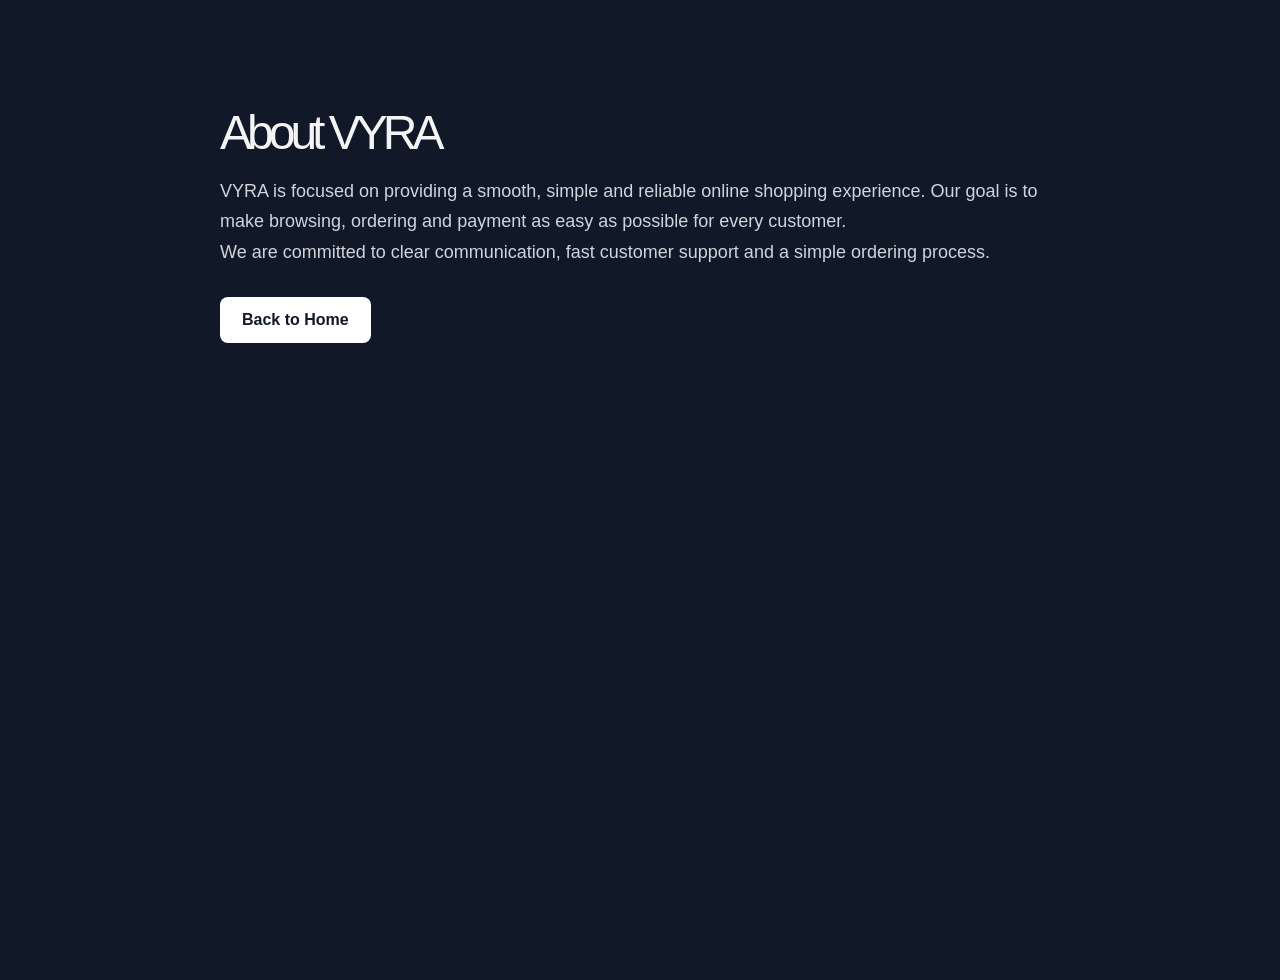
==== about.html @ b96b4c67 "Add files via upload" ====
<!DOCTYPE html>
<html lang="en">
<head>
  <meta charset="UTF-8">
  <meta name="viewport" content="width=device-width, initial-scale=1.0">
  <title>About VYRA</title>
  <link rel="stylesheet" href="style.css">

  <style>
    body {
      margin: 0;
      font-family: Arial, sans-serif;
      background: #111827;
      color: white;
    }

    .about-wrap {
      max-width: 900px;
      margin: 80px auto;
      padding: 30px;
    }

    .about-wrap h1 {
      font-size: 48px;
      margin-bottom: 20px;
    }

    .about-wrap p {
      font-size: 18px;
      line-height: 1.7;
      color: #d1d5db;
    }

    .back-btn {
      display: inline-block;
      margin-top: 30px;
      padding: 14px 22px;
      background: white;
      color: #111827;
      text-decoration: none;
      border-radius: 8px;
      font-weight: bold;
    }
  </style>
</head>

<body>

  <div class="about-wrap">
    <h1>About VYRA</h1>

    <p>
      VYRA is focused on providing a smooth, simple and reliable online shopping experience.
      Our goal is to make browsing, ordering and payment as easy as possible for every customer.
    </p>

    <p>
      We are committed to clear communication, fast customer support and a simple ordering process.
    </p>

    <a href="index.html" class="back-btn">Back to Home</a>
  </div>

</body>
</html>
---- style.css ----
* {
    margin: 0;
    padding: 0;
    box-sizing: border-box;
}

:root {
    --accent: #d8c08c;
    --white: #f4f4f4;
    --background: #030303;
}

body {
    min-height: 100vh;
    background: var(--background);
    color: var(--white);
    font-family: Arial, Helvetica, sans-serif;
}

.hero {
    width: 100%;
    min-height: 100vh;

    background-image:
        linear-gradient(
            90deg,
            rgba(0, 0, 0, 0.98) 0%,
            rgba(0, 0, 0, 0.88) 38%,
            rgba(0, 0, 0, 0.18) 76%
        ),
        url("images/wallpaper.jpeg");

    background-size: cover;
    background-position: center;
    background-repeat: no-repeat;

    display: flex;
    align-items: center;

    padding: 55px 5%;
}

.hero-content {
    width: 100%;
    max-width: 700px;
}

.logo {
    margin-bottom: 150px;

    color: var(--accent);

    font-size: 42px;
    font-weight: 400;
    letter-spacing: 18px;
}

h1 {
    margin-bottom: 55px;

    color: var(--white);

    font-size: clamp(70px, 8vw, 125px);
    font-weight: 400;
    line-height: 0.95;
    letter-spacing: -5px;
}

.values {
    margin-bottom: 48px;
}

.values p {
    margin-bottom: 16px;

    color: var(--white);

    font-size: 21px;
    font-weight: 400;
    letter-spacing: 7px;
}

.explore-button {
    display: inline-block;

    min-width: 265px;
    padding: 20px 45px;

    border: 2px solid var(--accent);
    border-radius: 999px;

    color: var(--accent);
    text-align: center;
    text-decoration: none;

    font-size: 17px;
    font-weight: 500;
    letter-spacing: 8px;

    transition:
        background 0.3s ease,
        color 0.3s ease,
        transform 0.3s ease;
}

.explore-button:hover {
    background: var(--accent);
    color: #080808;
    transform: translateY(-3px);
}

@media (max-width: 900px) {

    .hero {
        padding: 40px 7%;

        background-position: 65% center;
    }

    .logo {
        margin-bottom: 105px;

        font-size: 30px;
        letter-spacing: 13px;
    }

    h1 {
        font-size: clamp(58px, 11vw, 88px);
        letter-spacing: -3px;
    }

    .values p {
        font-size: 17px;
        letter-spacing: 5px;
    }

}

@media (max-width: 600px) {

    .hero {
        align-items: flex-end;

        padding: 35px 7% 65px;

        background-position: 70% center;
    }

    .hero-content {
        max-width: 100%;
    }

    .logo {
        margin-bottom: 85px;

        font-size: 24px;
        letter-spacing: 10px;
    }

    h1 {
        margin-bottom: 35px;

        font-size: 54px;
        line-height: 1;
        letter-spacing: -2px;
    }

    .values {
        margin-bottom: 35px;
    }

    .values p {
        margin-bottom: 12px;

        font-size: 14px;
        letter-spacing: 4px;
    }

    .explore-button {
        min-width: 210px;

        padding: 17px 30px;

        font-size: 14px;
        letter-spacing: 6px;
    }

}

/* =========================
   PRODUCTS PAGE
========================= */

.products-page {
    min-height: 100vh;
    background: #050505;
    color: #f4f4f4;
}

.products-nav {
    width: 100%;
    min-height: 90px;
    padding: 0 6%;

    display: flex;
    align-items: center;
    justify-content: space-between;

    border-bottom: 1px solid rgba(255, 255, 255, 0.08);
}

.products-logo {
    color: #d8c08c;
    text-decoration: none;

    font-size: 24px;
    font-weight: 400;
    letter-spacing: 12px;
}

.nav-links {
    display: flex;
    align-items: center;
    gap: 38px;
}

.nav-links a {
    position: relative;

    color: #8d8d8d;
    text-decoration: none;

    font-size: 12px;
    letter-spacing: 2px;
    text-transform: uppercase;

    transition: 0.3s;
}

.nav-links a:hover,
.nav-links a.active {
    color: #f4f4f4;
}

.nav-links a.active::after {
    content: "";

    position: absolute;
    left: 0;
    bottom: -12px;

    width: 100%;
    height: 1px;

    background: #d8c08c;
}

.catalog {
    width: min(1400px, 90%);
    margin: 0 auto;
    padding: 80px 0 110px;
}

.catalog-heading {
    margin-bottom: 50px;
}

.catalog-heading h1 {
    margin: 0 0 18px;

    color: #f4f4f4;

    font-size: clamp(50px, 7vw, 86px);
    font-weight: 400;
    line-height: 1;
    letter-spacing: -3px;
}

.catalog-description {
    color: #9b9b9b;
    font-size: 17px;
}

.product-grid {
    display: grid;
    grid-template-columns: repeat(2, minmax(0, 1fr));
    gap: 24px;
}

.product-card {
    position: relative;
    overflow: hidden;

    min-height: 620px;

    border: 1px solid rgba(255, 255, 255, 0.12);
    border-radius: 18px;

    background:
        linear-gradient(
            145deg,
            rgba(255, 255, 255, 0.055),
            rgba(255, 255, 255, 0.012)
        );

    transition:
        transform 0.35s ease,
        border-color 0.35s ease,
        box-shadow 0.35s ease;
}

.product-card:hover {
    transform: translateY(-7px);

    border-color: rgba(216, 192, 140, 0.55);

    box-shadow:
        0 28px 70px rgba(0, 0, 0, 0.45);
}

.stock-badge {
    position: absolute;
    z-index: 2;
    top: 24px;
    right: 24px;

    padding: 9px 14px;

    border: 1px solid rgba(216, 192, 140, 0.65);
    border-radius: 999px;

    color: #d8c08c;

    font-size: 10px;
    letter-spacing: 2px;
}

.product-image {
    height: 450px;

    display: flex;
    align-items: center;
    justify-content: center;

    background:
        radial-gradient(
            circle,
            rgba(255, 255, 255, 0.08),
            transparent 62%
        );
}

.product-image-real{
    width:360px;
    max-width:100;
    height: auto;
    display:block;
    margin:auto;
    transition:.35s;
}

.product-card:hover .product-image-real{
    transform:scale(1.05);
}

.product-info {
    padding: 34px;

    border-top: 1px solid rgba(255, 255, 255, 0.07);
}

.product-info h2 {
    margin: 0 0 12px;

    color: #f4f4f4;

    font-size: 28px;
    font-weight: 400;
}

.product-detail {
    margin-bottom: 30px;

    color: #8f8f8f;

    font-size: 14px;
}

.view-product {
    display: inline-block;

    color: #d8c08c;
    text-decoration: none;

    font-size: 12px;
    letter-spacing: 2px;
    text-transform: uppercase;

    transition: 0.3s;
}

.view-product:hover {
    color: #ffffff;
    transform: translateX(5px);
}

@media (max-width: 900px) {

    .products-nav {
        padding: 0 5%;
    }

    .nav-links {
        display: none;
    }

    .catalog {
        width: 90%;
        padding-top: 60px;
    }

    .product-grid {
        grid-template-columns: 1fr;
    }

}

@media (max-width: 600px) {

    .products-logo {
        font-size: 19px;
        letter-spacing: 8px;
    }

    .catalog-heading h1 {
        font-size: 48px;
        letter-spacing: -2px;
    }

    .product-card {
        min-height: auto;
    }

    .product-image {
        height: 330px;
    }

    .image-placeholder {
        width: 145px;
        height: 205px;
    }

    .product-info {
        padding: 26px;
    }

    .product-info h2 {
        font-size: 24px;
    }

}
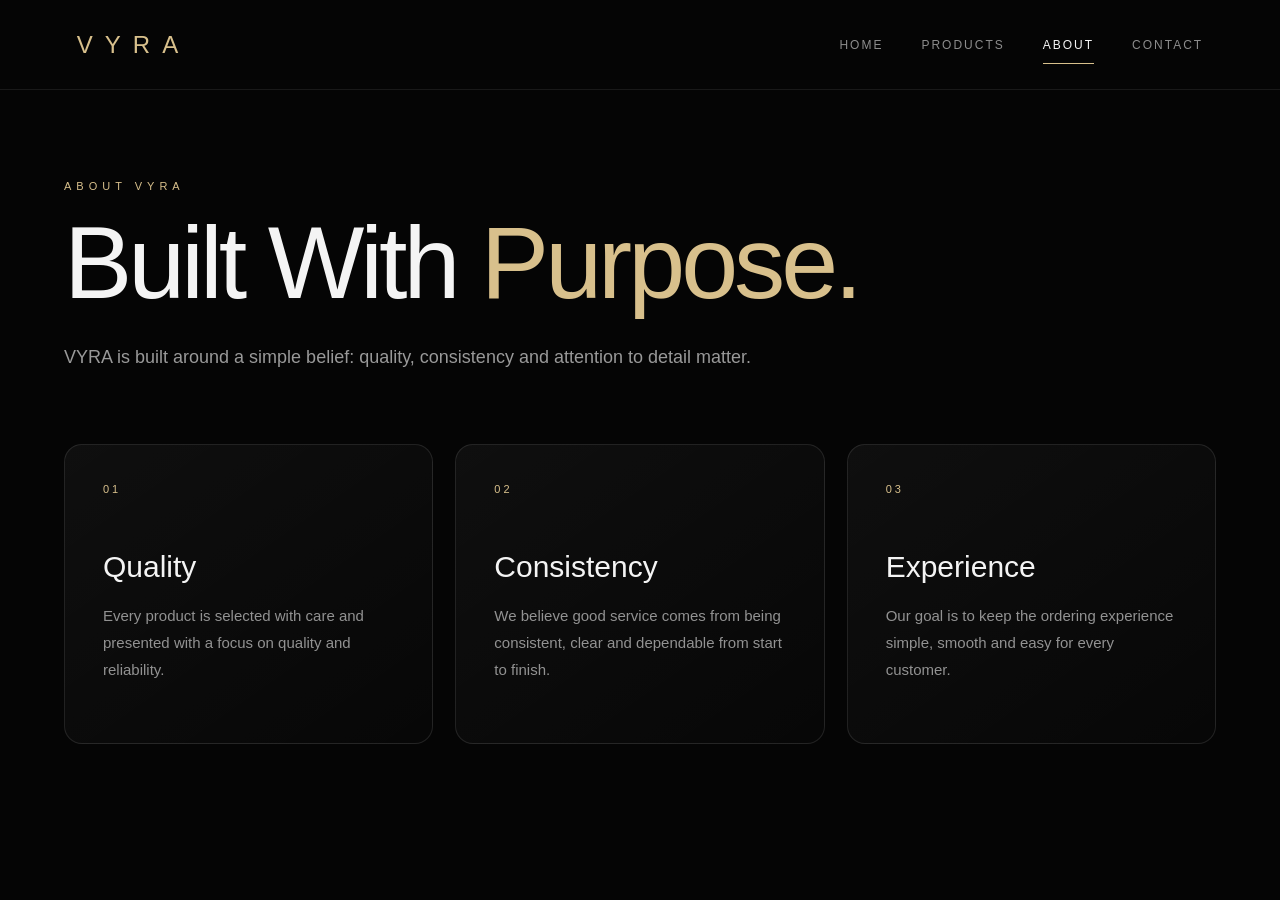
==== commit 9a687d9a: "Add files via upload" ====
--- a/about.html
+++ b/about.html
@@ -1,65 +1,87 @@
 <!DOCTYPE html>
 <html lang="en">
+
 <head>
-  <meta charset="UTF-8">
-  <meta name="viewport" content="width=device-width, initial-scale=1.0">
-  <title>About VYRA</title>
-  <link rel="stylesheet" href="style.css">
+    <meta charset="UTF-8">
+    <meta name="viewport" content="width=device-width, initial-scale=1.0">
 
-  <style>
-    body {
-      margin: 0;
-      font-family: Arial, sans-serif;
-      background: #111827;
-      color: white;
-    }
+    <title>About | VYRA</title>
 
-    .about-wrap {
-      max-width: 900px;
-      margin: 80px auto;
-      padding: 30px;
-    }
-
-    .about-wrap h1 {
-      font-size: 48px;
-      margin-bottom: 20px;
-    }
-
-    .about-wrap p {
-      font-size: 18px;
-      line-height: 1.7;
-      color: #d1d5db;
-    }
-
-    .back-btn {
-      display: inline-block;
-      margin-top: 30px;
-      padding: 14px 22px;
-      background: white;
-      color: #111827;
-      text-decoration: none;
-      border-radius: 8px;
-      font-weight: bold;
-    }
-  </style>
+    <link rel="stylesheet" href="style.css">
 </head>
 
-<body>
+<body class="about-page">
 
-  <div class="about-wrap">
-    <h1>About VYRA</h1>
+    <nav class="products-nav">
 
-    <p>
-      VYRA is focused on providing a smooth, simple and reliable online shopping experience.
-      Our goal is to make browsing, ordering and payment as easy as possible for every customer.
-    </p>
+        <a href="index.html" class="products-logo">VYRA</a>
 
-    <p>
-      We are committed to clear communication, fast customer support and a simple ordering process.
-    </p>
+        <div class="nav-links">
+            <a href="index.html">Home</a>
+            <a href="products.html">Products</a>
+            <a href="about.html" class="active">About</a>
+            <a href="contact.html">Contact</a>
+        </div>
 
-    <a href="index.html" class="back-btn">Back to Home</a>
-  </div>
+    </nav>
+
+    <main class="about-section">
+
+        <div class="about-intro">
+
+            <p class="page-label">ABOUT VYRA</p>
+
+            <h1>
+                Built With
+                <span>Purpose.</span>
+            </h1>
+
+            <p class="about-lead">
+                VYRA is built around a simple belief:
+                quality, consistency and attention to detail matter.
+            </p>
+
+        </div>
+
+        <div class="about-grid">
+
+            <div class="about-card">
+                <span class="about-number">01</span>
+
+                <h2>Quality</h2>
+
+                <p>
+                    Every product is selected with care and presented
+                    with a focus on quality and reliability.
+                </p>
+            </div>
+
+            <div class="about-card">
+                <span class="about-number">02</span>
+
+                <h2>Consistency</h2>
+
+                <p>
+                    We believe good service comes from being consistent,
+                    clear and dependable from start to finish.
+                </p>
+            </div>
+
+            <div class="about-card">
+                <span class="about-number">03</span>
+
+                <h2>Experience</h2>
+
+                <p>
+                    Our goal is to keep the ordering experience simple,
+                    smooth and easy for every customer.
+                </p>
+            </div>
+
+        </div>
+
+    </main>
 
 </body>
+
 </html>
--- a/style.css
+++ b/style.css
@@ -1,461 +1,694 @@
-* {
-    margin: 0;
-    padding: 0;
-    box-sizing: border-box;
-}
-
-:root {
-    --accent: #d8c08c;
-    --white: #f4f4f4;
-    --background: #030303;
-}
-
-body {
-    min-height: 100vh;
-    background: var(--background);
-    color: var(--white);
-    font-family: Arial, Helvetica, sans-serif;
-}
-
-.hero {
-    width: 100%;
-    min-height: 100vh;
-
-    background-image:
-        linear-gradient(
-            90deg,
-            rgba(0, 0, 0, 0.98) 0%,
-            rgba(0, 0, 0, 0.88) 38%,
-            rgba(0, 0, 0, 0.18) 76%
-        ),
-        url("images/wallpaper.jpeg");
-
-    background-size: cover;
-    background-position: center;
-    background-repeat: no-repeat;
-
-    display: flex;
-    align-items: center;
-
-    padding: 55px 5%;
-}
-
-.hero-content {
-    width: 100%;
-    max-width: 700px;
-}
-
-.logo {
-    margin-bottom: 150px;
-
-    color: var(--accent);
-
-    font-size: 42px;
-    font-weight: 400;
-    letter-spacing: 18px;
-}
-
-h1 {
-    margin-bottom: 55px;
-
-    color: var(--white);
-
-    font-size: clamp(70px, 8vw, 125px);
-    font-weight: 400;
-    line-height: 0.95;
-    letter-spacing: -5px;
-}
-
-.values {
-    margin-bottom: 48px;
-}
-
-.values p {
-    margin-bottom: 16px;
-
-    color: var(--white);
-
-    font-size: 21px;
-    font-weight: 400;
-    letter-spacing: 7px;
-}
-
-.explore-button {
-    display: inline-block;
-
-    min-width: 265px;
-    padding: 20px 45px;
-
-    border: 2px solid var(--accent);
-    border-radius: 999px;
-
-    color: var(--accent);
-    text-align: center;
-    text-decoration: none;
-
-    font-size: 17px;
-    font-weight: 500;
-    letter-spacing: 8px;
-
-    transition:
-        background 0.3s ease,
-        color 0.3s ease,
-        transform 0.3s ease;
-}
-
-.explore-button:hover {
-    background: var(--accent);
-    color: #080808;
-    transform: translateY(-3px);
-}
-
-@media (max-width: 900px) {
-
-    .hero {
-        padding: 40px 7%;
-
-        background-position: 65% center;
-    }
-
-    .logo {
-        margin-bottom: 105px;
-
-        font-size: 30px;
-        letter-spacing: 13px;
-    }
-
-    h1 {
-        font-size: clamp(58px, 11vw, 88px);
-        letter-spacing: -3px;
-    }
-
-    .values p {
-        font-size: 17px;
-        letter-spacing: 5px;
-    }
-
-}
-
-@media (max-width: 600px) {
-
-    .hero {
-        align-items: flex-end;
-
-        padding: 35px 7% 65px;
-
-        background-position: 70% center;
-    }
-
-    .hero-content {
-        max-width: 100%;
-    }
-
-    .logo {
-        margin-bottom: 85px;
-
-        font-size: 24px;
-        letter-spacing: 10px;
-    }
-
-    h1 {
-        margin-bottom: 35px;
-
-        font-size: 54px;
-        line-height: 1;
-        letter-spacing: -2px;
-    }
-
-    .values {
-        margin-bottom: 35px;
-    }
-
-    .values p {
-        margin-bottom: 12px;
-
-        font-size: 14px;
-        letter-spacing: 4px;
-    }
-
-    .explore-button {
-        min-width: 210px;
-
-        padding: 17px 30px;
-
-        font-size: 14px;
-        letter-spacing: 6px;
-    }
-
-}
-
-/* =========================
-   PRODUCTS PAGE
-========================= */
-
-.products-page {
-    min-height: 100vh;
-    background: #050505;
-    color: #f4f4f4;
-}
-
-.products-nav {
-    width: 100%;
-    min-height: 90px;
-    padding: 0 6%;
-
-    display: flex;
-    align-items: center;
-    justify-content: space-between;
-
-    border-bottom: 1px solid rgba(255, 255, 255, 0.08);
-}
-
-.products-logo {
-    color: #d8c08c;
-    text-decoration: none;
-
-    font-size: 24px;
-    font-weight: 400;
-    letter-spacing: 12px;
-}
-
-.nav-links {
-    display: flex;
-    align-items: center;
-    gap: 38px;
-}
-
-.nav-links a {
-    position: relative;
-
-    color: #8d8d8d;
-    text-decoration: none;
-
-    font-size: 12px;
-    letter-spacing: 2px;
-    text-transform: uppercase;
-
-    transition: 0.3s;
-}
-
-.nav-links a:hover,
-.nav-links a.active {
-    color: #f4f4f4;
-}
-
-.nav-links a.active::after {
-    content: "";
-
-    position: absolute;
-    left: 0;
-    bottom: -12px;
-
-    width: 100%;
-    height: 1px;
-
-    background: #d8c08c;
-}
-
-.catalog {
-    width: min(1400px, 90%);
-    margin: 0 auto;
-    padding: 80px 0 110px;
-}
-
-.catalog-heading {
-    margin-bottom: 50px;
-}
-
-.catalog-heading h1 {
-    margin: 0 0 18px;
-
-    color: #f4f4f4;
-
-    font-size: clamp(50px, 7vw, 86px);
-    font-weight: 400;
-    line-height: 1;
-    letter-spacing: -3px;
-}
-
-.catalog-description {
-    color: #9b9b9b;
-    font-size: 17px;
-}
-
-.product-grid {
-    display: grid;
-    grid-template-columns: repeat(2, minmax(0, 1fr));
-    gap: 24px;
-}
-
-.product-card {
-    position: relative;
-    overflow: hidden;
-
-    min-height: 620px;
-
-    border: 1px solid rgba(255, 255, 255, 0.12);
-    border-radius: 18px;
-
-    background:
-        linear-gradient(
-            145deg,
-            rgba(255, 255, 255, 0.055),
-            rgba(255, 255, 255, 0.012)
-        );
-
-    transition:
-        transform 0.35s ease,
-        border-color 0.35s ease,
-        box-shadow 0.35s ease;
-}
-
-.product-card:hover {
-    transform: translateY(-7px);
-
-    border-color: rgba(216, 192, 140, 0.55);
-
-    box-shadow:
-        0 28px 70px rgba(0, 0, 0, 0.45);
-}
-
-.stock-badge {
-    position: absolute;
-    z-index: 2;
-    top: 24px;
-    right: 24px;
-
-    padding: 9px 14px;
-
-    border: 1px solid rgba(216, 192, 140, 0.65);
-    border-radius: 999px;
-
-    color: #d8c08c;
-
-    font-size: 10px;
-    letter-spacing: 2px;
-}
-
-.product-image {
-    height: 450px;
-
-    display: flex;
-    align-items: center;
-    justify-content: center;
-
-    background:
-        radial-gradient(
-            circle,
-            rgba(255, 255, 255, 0.08),
-            transparent 62%
-        );
-}
-
-.product-image-real{
-    width:360px;
-    max-width:100;
-    height: auto;
-    display:block;
-    margin:auto;
-    transition:.35s;
-}
-
-.product-card:hover .product-image-real{
-    transform:scale(1.05);
-}
-
-.product-info {
-    padding: 34px;
-
-    border-top: 1px solid rgba(255, 255, 255, 0.07);
-}
-
-.product-info h2 {
-    margin: 0 0 12px;
-
-    color: #f4f4f4;
-
-    font-size: 28px;
-    font-weight: 400;
-}
-
-.product-detail {
-    margin-bottom: 30px;
-
-    color: #8f8f8f;
-
-    font-size: 14px;
-}
-
-.view-product {
-    display: inline-block;
-
-    color: #d8c08c;
-    text-decoration: none;
-
-    font-size: 12px;
-    letter-spacing: 2px;
-    text-transform: uppercase;
-
-    transition: 0.3s;
-}
-
-.view-product:hover {
-    color: #ffffff;
-    transform: translateX(5px);
-}
-
-@media (max-width: 900px) {
-
-    .products-nav {
-        padding: 0 5%;
-    }
-
-    .nav-links {
-        display: none;
-    }
-
-    .catalog {
-        width: 90%;
-        padding-top: 60px;
-    }
-
-    .product-grid {
-        grid-template-columns: 1fr;
-    }
-
-}
-
-@media (max-width: 600px) {
-
-    .products-logo {
-        font-size: 19px;
-        letter-spacing: 8px;
-    }
-
-    .catalog-heading h1 {
-        font-size: 48px;
-        letter-spacing: -2px;
-    }
-
-    .product-card {
-        min-height: auto;
-    }
-
-    .product-image {
-        height: 330px;
-    }
-
-    .image-placeholder {
-        width: 145px;
-        height: 205px;
-    }
-
-    .product-info {
-        padding: 26px;
-    }
-
-    .product-info h2 {
-        font-size: 24px;
-    }
-
+* {
+    margin: 0;
+    padding: 0;
+    box-sizing: border-box;
+}
+
+:root {
+    --accent: #d8c08c;
+    --white: #f4f4f4;
+    --background: #030303;
+}
+
+body {
+    min-height: 100vh;
+    background: var(--background);
+    color: var(--white);
+    font-family: Arial, Helvetica, sans-serif;
+}
+
+/* =========================
+   HOME PAGE
+========================= */
+
+.hero {
+    width: 100%;
+    min-height: 100vh;
+
+    background-image:
+        linear-gradient(
+            90deg,
+            rgba(0, 0, 0, 0.98) 0%,
+            rgba(0, 0, 0, 0.88) 38%,
+            rgba(0, 0, 0, 0.18) 76%
+        ),
+        url("images/wallpaper.jpeg");
+
+    background-size: cover;
+    background-position: center;
+    background-repeat: no-repeat;
+
+    display: flex;
+    align-items: center;
+
+    padding: 55px 5%;
+}
+
+.hero-content {
+    width: 100%;
+    max-width: 700px;
+}
+
+.logo {
+    margin-bottom: 150px;
+
+    color: var(--accent);
+
+    font-size: 42px;
+    font-weight: 400;
+    letter-spacing: 18px;
+}
+
+h1 {
+    margin-bottom: 55px;
+
+    color: var(--white);
+
+    font-size: clamp(70px, 8vw, 125px);
+    font-weight: 400;
+    line-height: 0.95;
+    letter-spacing: -5px;
+}
+
+.values {
+    margin-bottom: 48px;
+}
+
+.values p {
+    margin-bottom: 16px;
+
+    color: var(--white);
+
+    font-size: 21px;
+    font-weight: 400;
+    letter-spacing: 7px;
+}
+
+.explore-button {
+    display: inline-block;
+
+    min-width: 265px;
+    padding: 20px 45px;
+
+    border: 2px solid var(--accent);
+    border-radius: 999px;
+
+    color: var(--accent);
+    text-align: center;
+    text-decoration: none;
+
+    font-size: 17px;
+    font-weight: 500;
+    letter-spacing: 8px;
+
+    transition:
+        background 0.3s ease,
+        color 0.3s ease,
+        transform 0.3s ease;
+}
+
+.explore-button:hover {
+    background: var(--accent);
+    color: #080808;
+    transform: translateY(-3px);
+}
+
+/* HOME - TABLET */
+
+@media (max-width: 900px) {
+
+    .hero {
+        padding: 40px 7%;
+        background-position: 65% center;
+    }
+
+    .logo {
+        margin-bottom: 105px;
+
+        font-size: 30px;
+        letter-spacing: 13px;
+    }
+
+    h1 {
+        font-size: clamp(58px, 11vw, 88px);
+        letter-spacing: -3px;
+    }
+
+    .values p {
+        font-size: 17px;
+        letter-spacing: 5px;
+    }
+}
+
+/* HOME - PHONE */
+
+@media (max-width: 600px) {
+
+    .hero {
+        align-items: flex-end;
+
+        padding: 35px 7% 65px;
+
+        background-position: 70% center;
+    }
+
+    .hero-content {
+        max-width: 100%;
+    }
+
+    .logo {
+        margin-bottom: 85px;
+
+        font-size: 24px;
+        letter-spacing: 10px;
+    }
+
+    h1 {
+        margin-bottom: 35px;
+
+        font-size: 54px;
+        line-height: 1;
+        letter-spacing: -2px;
+    }
+
+    .values {
+        margin-bottom: 35px;
+    }
+
+    .values p {
+        margin-bottom: 12px;
+
+        font-size: 14px;
+        letter-spacing: 4px;
+    }
+
+    .explore-button {
+        min-width: 210px;
+
+        padding: 17px 30px;
+
+        font-size: 14px;
+        letter-spacing: 6px;
+    }
+}
+
+
+/* =========================
+   PRODUCTS PAGE
+========================= */
+
+.products-page {
+    min-height: 100vh;
+    background: #050505;
+    color: #f4f4f4;
+}
+
+.products-nav {
+    width: 100%;
+    min-height: 90px;
+    padding: 0 6%;
+
+    display: flex;
+    align-items: center;
+    justify-content: space-between;
+
+    border-bottom: 1px solid rgba(255, 255, 255, 0.08);
+}
+
+.products-logo {
+    color: #d8c08c;
+    text-decoration: none;
+
+    font-size: 24px;
+    font-weight: 400;
+    letter-spacing: 12px;
+}
+
+.nav-links {
+    display: flex;
+    align-items: center;
+    gap: 38px;
+}
+
+.nav-links a {
+    position: relative;
+
+    color: #8d8d8d;
+    text-decoration: none;
+
+    font-size: 12px;
+    letter-spacing: 2px;
+    text-transform: uppercase;
+
+    transition: 0.3s;
+}
+
+.nav-links a:hover,
+.nav-links a.active {
+    color: #f4f4f4;
+}
+
+.nav-links a.active::after {
+    content: "";
+
+    position: absolute;
+    left: 0;
+    bottom: -12px;
+
+    width: 100%;
+    height: 1px;
+
+    background: #d8c08c;
+}
+
+.catalog {
+    width: min(1400px, 90%);
+    margin: 0 auto;
+    padding: 80px 0 110px;
+}
+
+.catalog-heading {
+    margin-bottom: 50px;
+}
+
+.catalog-heading h1 {
+    margin: 0 0 18px;
+
+    color: #f4f4f4;
+
+    font-size: clamp(50px, 7vw, 86px);
+    font-weight: 400;
+    line-height: 1;
+    letter-spacing: -3px;
+}
+
+.catalog-description {
+    color: #9b9b9b;
+    font-size: 17px;
+}
+
+.product-grid {
+    display: grid;
+    grid-template-columns: repeat(2, minmax(0, 1fr));
+    gap: 24px;
+}
+
+.product-card {
+    position: relative;
+    overflow: hidden;
+
+    min-height: 620px;
+
+    border: 1px solid rgba(255, 255, 255, 0.12);
+    border-radius: 18px;
+
+    background:
+        linear-gradient(
+            145deg,
+            rgba(255, 255, 255, 0.055),
+            rgba(255, 255, 255, 0.012)
+        );
+
+    transition:
+        transform 0.35s ease,
+        border-color 0.35s ease,
+        box-shadow 0.35s ease;
+}
+
+.product-card:hover {
+    transform: translateY(-7px);
+
+    border-color: rgba(216, 192, 140, 0.55);
+
+    box-shadow:
+        0 28px 70px rgba(0, 0, 0, 0.45);
+}
+
+.stock-badge {
+    position: absolute;
+    z-index: 2;
+    top: 24px;
+    right: 24px;
+
+    padding: 9px 14px;
+
+    border: 1px solid rgba(216, 192, 140, 0.65);
+    border-radius: 999px;
+
+    color: #d8c08c;
+
+    font-size: 10px;
+    letter-spacing: 2px;
+}
+
+.product-image {
+    height: 450px;
+
+    display: flex;
+    align-items: center;
+    justify-content: center;
+
+    background:
+        radial-gradient(
+            circle,
+            rgba(255, 255, 255, 0.08),
+            transparent 62%
+        );
+}
+
+.product-image-real {
+    width: 360px;
+    max-width: 100%;
+    height: auto;
+
+    display: block;
+    margin: auto;
+
+    transition: 0.35s;
+}
+
+.product-card:hover .product-image-real {
+    transform: scale(1.05);
+}
+
+.product-info {
+    padding: 34px;
+
+    border-top: 1px solid rgba(255, 255, 255, 0.07);
+}
+
+.product-info h2 {
+    margin: 0 0 12px;
+
+    color: #f4f4f4;
+
+    font-size: 28px;
+    font-weight: 400;
+}
+
+.product-detail {
+    margin-bottom: 30px;
+
+    color: #8f8f8f;
+
+    font-size: 14px;
+}
+
+.view-product {
+    display: inline-block;
+
+    color: #d8c08c;
+    text-decoration: none;
+
+    font-size: 12px;
+    letter-spacing: 2px;
+    text-transform: uppercase;
+
+    transition: 0.3s;
+}
+
+.view-product:hover {
+    color: #ffffff;
+    transform: translateX(5px);
+}
+
+/* PRODUCTS - TABLET */
+
+@media (max-width: 900px) {
+
+    .products-nav {
+        padding: 0 5%;
+    }
+
+    .nav-links {
+        display: none;
+    }
+
+    .catalog {
+        width: 90%;
+        padding-top: 60px;
+    }
+
+    .product-grid {
+        grid-template-columns: 1fr;
+    }
+}
+
+/* PRODUCTS - PHONE */
+
+@media (max-width: 600px) {
+
+    .products-logo {
+        font-size: 19px;
+        letter-spacing: 8px;
+    }
+
+    .catalog-heading h1 {
+        font-size: 48px;
+        letter-spacing: -2px;
+    }
+
+    .product-card {
+        min-height: auto;
+    }
+
+    .product-image {
+        height: 330px;
+    }
+
+    .image-placeholder {
+        width: 145px;
+        height: 205px;
+    }
+
+    .product-info {
+        padding: 26px;
+    }
+
+    .product-info h2 {
+        font-size: 24px;
+    }
+}
+
+/* =========================
+   ABOUT + CONTACT PAGE
+========================= */
+
+.about-page,
+.contact-page {
+    min-height: 100vh;
+    background: #050505;
+    color: #f4f4f4;
+}
+
+.about-section,
+.contact-section {
+    width: min(1250px, 90%);
+    margin: 0 auto;
+    padding: 90px 0 120px;
+}
+
+.page-label {
+    margin-bottom: 22px;
+
+    color: #d8c08c;
+
+    font-size: 11px;
+    letter-spacing: 5px;
+    text-transform: uppercase;
+}
+
+.about-intro,
+.contact-heading {
+    max-width: 850px;
+    margin-bottom: 70px;
+}
+
+.about-intro h1,
+.contact-heading h1 {
+    margin: 0 0 30px;
+
+    color: #f4f4f4;
+
+    font-size: clamp(58px, 8vw, 105px);
+    font-weight: 400;
+    line-height: 0.95;
+    letter-spacing: -4px;
+}
+
+.about-intro h1 span,
+.contact-heading h1 span {
+    color: #d8c08c;
+}
+
+.about-lead,
+.contact-heading > p:last-child {
+    max-width: 700px;
+
+    color: #999999;
+
+    font-size: 18px;
+    line-height: 1.8;
+}
+
+.about-grid,
+.contact-grid {
+    display: grid;
+    grid-template-columns: repeat(3, minmax(0, 1fr));
+    gap: 22px;
+}
+
+.about-card,
+.contact-card {
+    min-height: 300px;
+    padding: 38px;
+
+    border: 1px solid rgba(255, 255, 255, 0.1);
+    border-radius: 18px;
+
+    background:
+        linear-gradient(
+            145deg,
+            rgba(255, 255, 255, 0.045),
+            rgba(255, 255, 255, 0.012)
+        );
+}
+
+.about-number,
+.contact-small {
+    display: block;
+    margin-bottom: 55px;
+
+    color: #d8c08c;
+
+    font-size: 11px;
+    letter-spacing: 3px;
+}
+
+.about-card h2,
+.contact-card h2 {
+    margin-bottom: 18px;
+
+    color: #f4f4f4;
+
+    font-size: 30px;
+    font-weight: 400;
+}
+
+.about-card p,
+.contact-text {
+    color: #929292;
+
+    font-size: 15px;
+    line-height: 1.8;
+}
+
+.contact-grid {
+    grid-template-columns: repeat(2, minmax(0, 1fr));
+}
+
+.contact-card {
+    min-height: 340px;
+}
+
+.contact-button {
+    display: inline-block;
+
+    margin-top: 35px;
+    padding: 17px 28px;
+
+    border: 1px solid #d8c08c;
+    border-radius: 999px;
+
+    color: #d8c08c;
+
+    text-decoration: none;
+
+    font-size: 11px;
+    letter-spacing: 3px;
+
+    transition: 0.3s;
+}
+
+.contact-button:hover {
+    background: #d8c08c;
+    color: #050505;
+}
+
+.contact-link {
+    display: inline-block;
+
+    margin-top: 35px;
+
+    color: #d8c08c;
+
+    text-decoration: none;
+
+    font-size: 12px;
+    letter-spacing: 2px;
+
+    transition: 0.3s;
+}
+
+.contact-link:hover {
+    color: #ffffff;
+}
+
+@media (max-width: 900px) {
+
+    .about-section,
+    .contact-section {
+        padding-top: 65px;
+    }
+
+    .about-grid {
+        grid-template-columns: 1fr;
+    }
+
+    .contact-grid {
+        grid-template-columns: 1fr;
+    }
+
+}
+
+@media (max-width: 600px) {
+
+    .about-section,
+    .contact-section {
+        width: 88%;
+        padding: 55px 0 90px;
+    }
+
+    .about-intro,
+    .contact-heading {
+        margin-bottom: 45px;
+    }
+
+    .about-intro h1,
+    .contact-heading h1 {
+        font-size: 52px;
+        letter-spacing: -2px;
+    }
+
+    .about-lead,
+    .contact-heading > p:last-child {
+        font-size: 15px;
+    }
+
+    .about-card,
+    .contact-card {
+        min-height: auto;
+        padding: 28px;
+    }
+
+    .about-number,
+    .contact-small {
+        margin-bottom: 35px;
+    }
+
+    .about-card h2,
+    .contact-card h2 {
+        font-size: 26px;
+    }
+
 }
